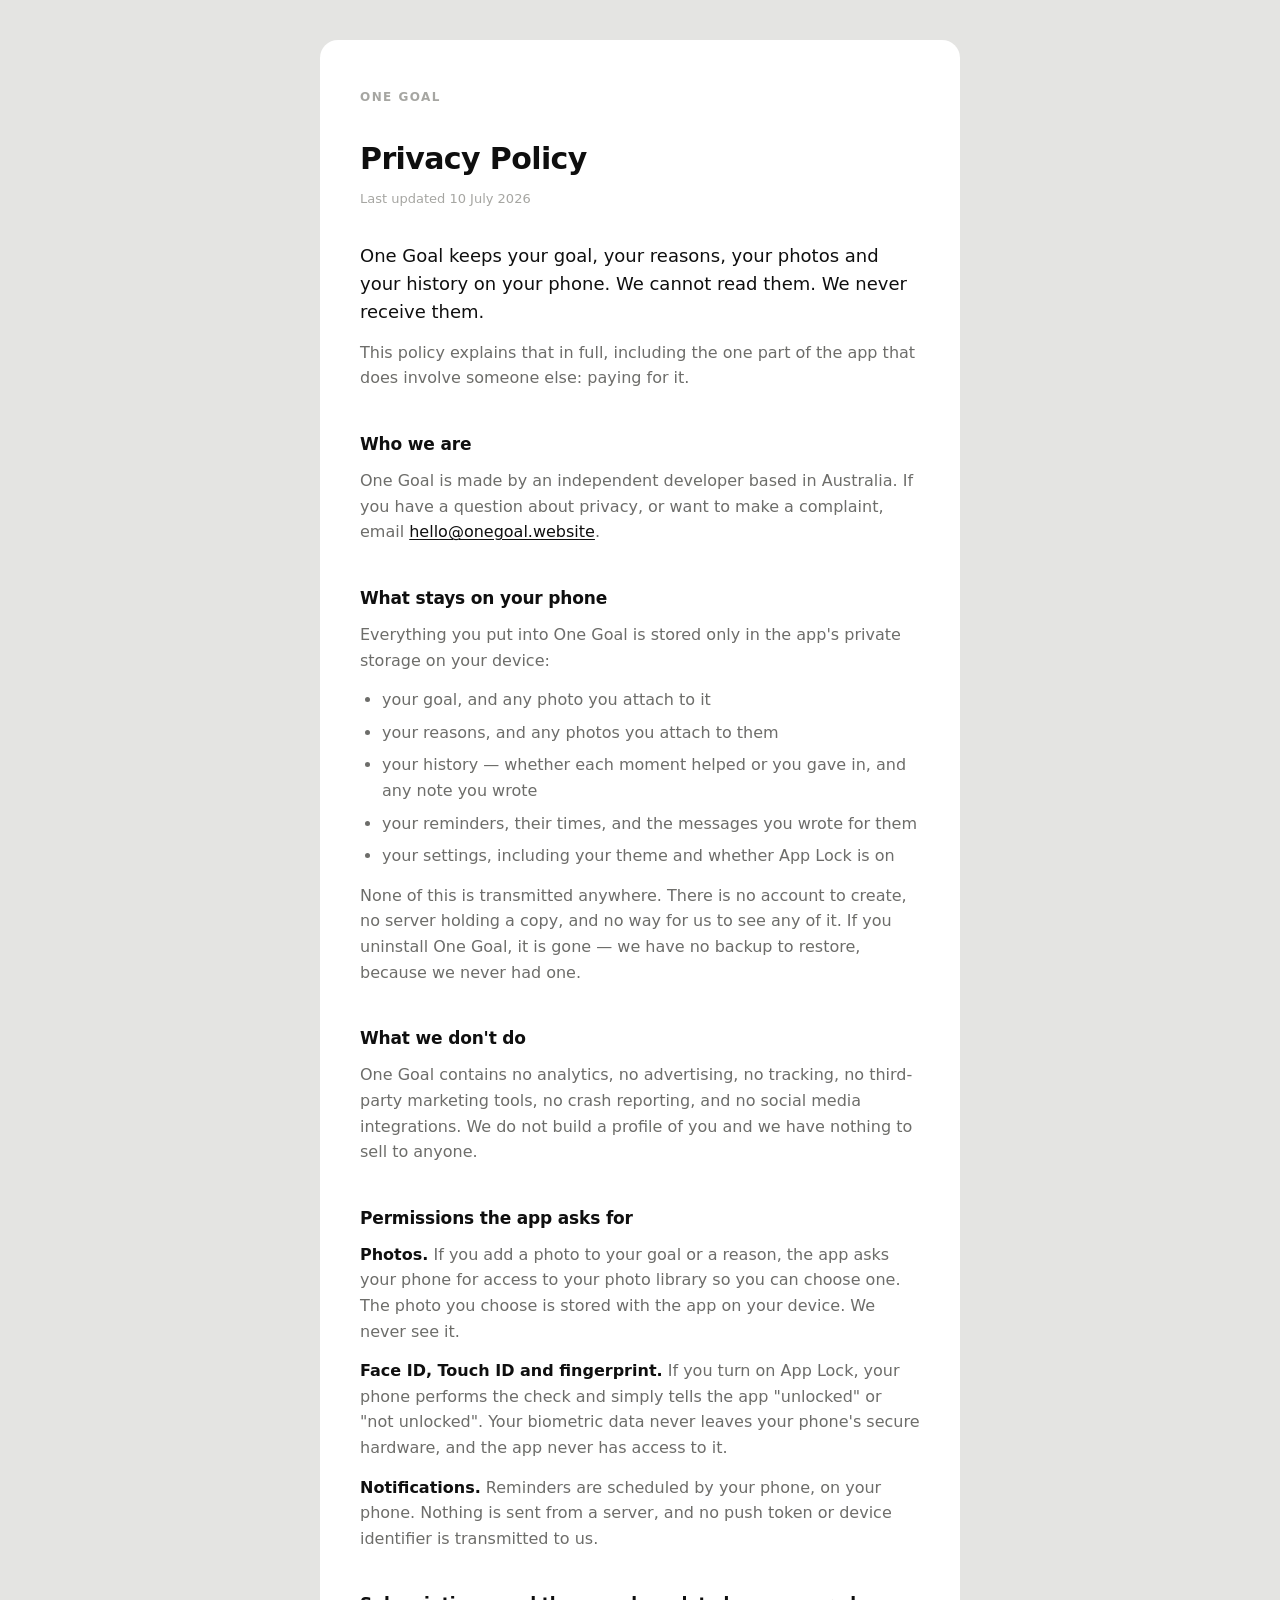
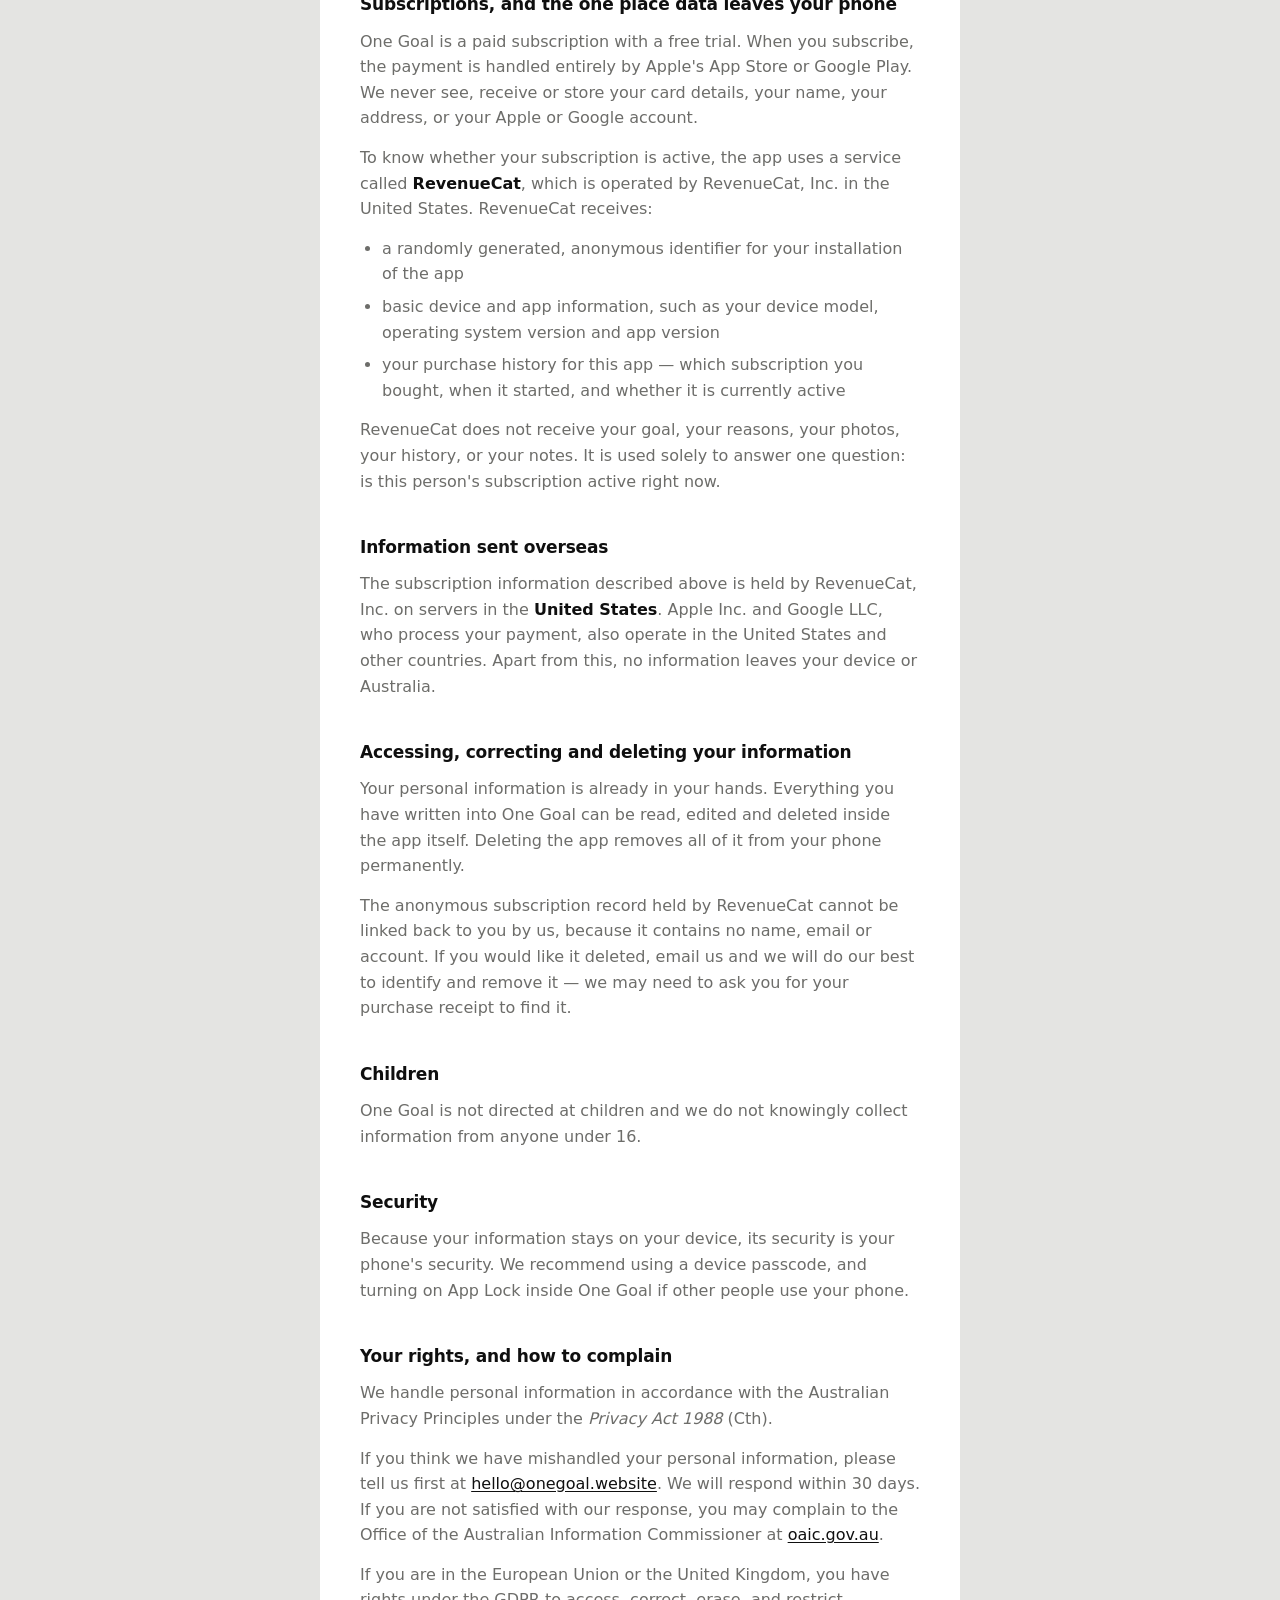
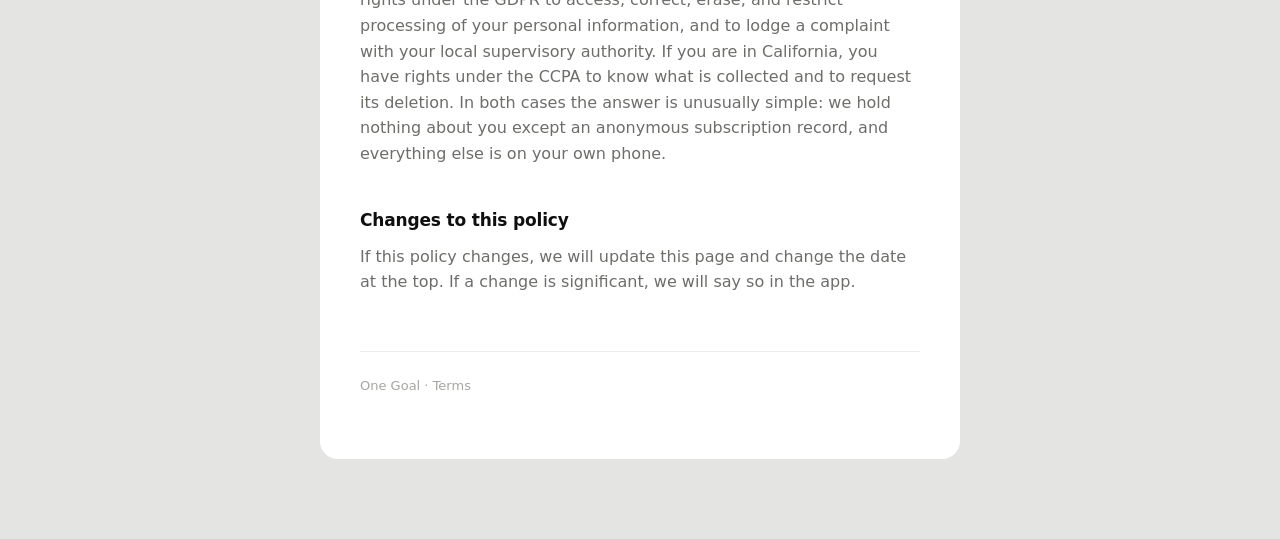
==== privacy/index.html @ 8d05b435 "Terms and privacy pages for onegoal.website One Goal's paywall links to these; both stores reject su" ====
<!doctype html>
<html lang="en-AU">
<head>
<meta charset="utf-8">
<meta name="viewport" content="width=device-width, initial-scale=1">
<title>Privacy Policy — One Goal</title>
<link rel="stylesheet" href="/style.css">
</head>
<body>
<main>
  <p class="eyebrow"><a href="/">One Goal</a></p>
  <h1>Privacy Policy</h1>
  <p class="updated">Last updated 10 July 2026</p>

  <p class="lead">One Goal keeps your goal, your reasons, your photos and your history on your phone. We cannot read them. We never receive them.</p>

  <p>This policy explains that in full, including the one part of the app that does involve someone else: paying for it.</p>

  <h2>Who we are</h2>
  <p>One Goal is made by an independent developer based in Australia. If you have a question about privacy, or want to make a complaint, email <a href="mailto:hello@onegoal.website">hello@onegoal.website</a>.</p>

  <h2>What stays on your phone</h2>
  <p>Everything you put into One Goal is stored only in the app's private storage on your device:</p>
  <ul>
    <li>your goal, and any photo you attach to it</li>
    <li>your reasons, and any photos you attach to them</li>
    <li>your history — whether each moment helped or you gave in, and any note you wrote</li>
    <li>your reminders, their times, and the messages you wrote for them</li>
    <li>your settings, including your theme and whether App Lock is on</li>
  </ul>
  <p>None of this is transmitted anywhere. There is no account to create, no server holding a copy, and no way for us to see any of it. If you uninstall One Goal, it is gone — we have no backup to restore, because we never had one.</p>

  <h2>What we don't do</h2>
  <p>One Goal contains no analytics, no advertising, no tracking, no third-party marketing tools, no crash reporting, and no social media integrations. We do not build a profile of you and we have nothing to sell to anyone.</p>

  <h2>Permissions the app asks for</h2>
  <p><strong>Photos.</strong> If you add a photo to your goal or a reason, the app asks your phone for access to your photo library so you can choose one. The photo you choose is stored with the app on your device. We never see it.</p>
  <p><strong>Face ID, Touch ID and fingerprint.</strong> If you turn on App Lock, your phone performs the check and simply tells the app "unlocked" or "not unlocked". Your biometric data never leaves your phone's secure hardware, and the app never has access to it.</p>
  <p><strong>Notifications.</strong> Reminders are scheduled by your phone, on your phone. Nothing is sent from a server, and no push token or device identifier is transmitted to us.</p>

  <h2>Subscriptions, and the one place data leaves your phone</h2>
  <p>One Goal is a paid subscription with a free trial. When you subscribe, the payment is handled entirely by Apple's App Store or Google Play. We never see, receive or store your card details, your name, your address, or your Apple or Google account.</p>
  <p>To know whether your subscription is active, the app uses a service called <strong>RevenueCat</strong>, which is operated by RevenueCat, Inc. in the United States. RevenueCat receives:</p>
  <ul>
    <li>a randomly generated, anonymous identifier for your installation of the app</li>
    <li>basic device and app information, such as your device model, operating system version and app version</li>
    <li>your purchase history for this app — which subscription you bought, when it started, and whether it is currently active</li>
  </ul>
  <p>RevenueCat does not receive your goal, your reasons, your photos, your history, or your notes. It is used solely to answer one question: is this person's subscription active right now.</p>

  <h2>Information sent overseas</h2>
  <p>The subscription information described above is held by RevenueCat, Inc. on servers in the <strong>United States</strong>. Apple Inc. and Google LLC, who process your payment, also operate in the United States and other countries. Apart from this, no information leaves your device or Australia.</p>

  <h2>Accessing, correcting and deleting your information</h2>
  <p>Your personal information is already in your hands. Everything you have written into One Goal can be read, edited and deleted inside the app itself. Deleting the app removes all of it from your phone permanently.</p>
  <p>The anonymous subscription record held by RevenueCat cannot be linked back to you by us, because it contains no name, email or account. If you would like it deleted, email us and we will do our best to identify and remove it — we may need to ask you for your purchase receipt to find it.</p>

  <h2>Children</h2>
  <p>One Goal is not directed at children and we do not knowingly collect information from anyone under 16.</p>

  <h2>Security</h2>
  <p>Because your information stays on your device, its security is your phone's security. We recommend using a device passcode, and turning on App Lock inside One Goal if other people use your phone.</p>

  <h2>Your rights, and how to complain</h2>
  <p>We handle personal information in accordance with the Australian Privacy Principles under the <em>Privacy Act 1988</em> (Cth).</p>
  <p>If you think we have mishandled your personal information, please tell us first at <a href="mailto:hello@onegoal.website">hello@onegoal.website</a>. We will respond within 30 days. If you are not satisfied with our response, you may complain to the Office of the Australian Information Commissioner at <a href="https://www.oaic.gov.au">oaic.gov.au</a>.</p>
  <p>If you are in the European Union or the United Kingdom, you have rights under the GDPR to access, correct, erase, and restrict processing of your personal information, and to lodge a complaint with your local supervisory authority. If you are in California, you have rights under the CCPA to know what is collected and to request its deletion. In both cases the answer is unusually simple: we hold nothing about you except an anonymous subscription record, and everything else is on your own phone.</p>

  <h2>Changes to this policy</h2>
  <p>If this policy changes, we will update this page and change the date at the top. If a change is significant, we will say so in the app.</p>

  <p class="footer"><a href="/">One Goal</a> · <a href="/terms">Terms</a></p>
</main>
</body>
</html>
---- style.css ----
/* One Goal — Mono theme, carried over from the app. */
:root {
  --page: #e4e4e2;
  --surface: #ffffff;
  --ink: #0f0f0f;
  --ink-soft: #6d6d6a;
  --ink-faint: #a6a6a2;
  --hair: #ececea;
  --r-card: 18px;
}

* { box-sizing: border-box; }

body {
  margin: 0;
  padding: 40px 20px 80px;
  background: var(--page);
  color: var(--ink);
  font-family: 'Space Grotesk', -apple-system, BlinkMacSystemFont, 'Segoe UI', system-ui, sans-serif;
  font-weight: 500;
  line-height: 1.6;
  -webkit-font-smoothing: antialiased;
}

main {
  max-width: 640px;
  margin: 0 auto;
  background: var(--surface);
  border-radius: var(--r-card);
  padding: 48px 40px;
}

.eyebrow {
  margin: 0 0 28px;
  font-size: 12px;
  font-weight: 700;
  letter-spacing: 0.12em;
  text-transform: uppercase;
  color: var(--ink-faint);
}

.eyebrow a { color: inherit; text-decoration: none; }

h1 {
  margin: 0 0 6px;
  font-size: 30px;
  font-weight: 700;
  letter-spacing: -0.02em;
}

h2 {
  margin: 40px 0 10px;
  font-size: 17px;
  font-weight: 700;
  letter-spacing: -0.01em;
}

.updated {
  margin: 0 0 32px;
  font-size: 13px;
  color: var(--ink-faint);
}

.lead {
  font-size: 18px;
  line-height: 1.55;
  color: var(--ink);
}

p { margin: 0 0 14px; color: var(--ink-soft); }
.lead, h1 + p, strong { color: var(--ink); }
strong { font-weight: 700; }

ul { margin: 0 0 14px; padding-left: 22px; color: var(--ink-soft); }
li { margin-bottom: 7px; }

a { color: var(--ink); text-decoration: underline; text-underline-offset: 2px; }
a:hover { color: var(--ink-soft); }

.footer {
  margin-top: 56px;
  padding-top: 24px;
  border-top: 1px solid var(--hair);
  font-size: 13px;
  color: var(--ink-faint);
}
.footer a { color: var(--ink-faint); text-decoration: none; }
.footer a:hover { color: var(--ink-soft); }

@media (max-width: 560px) {
  body { padding: 16px 12px 48px; }
  main { padding: 32px 22px; border-radius: 14px; }
  h1 { font-size: 26px; }
}
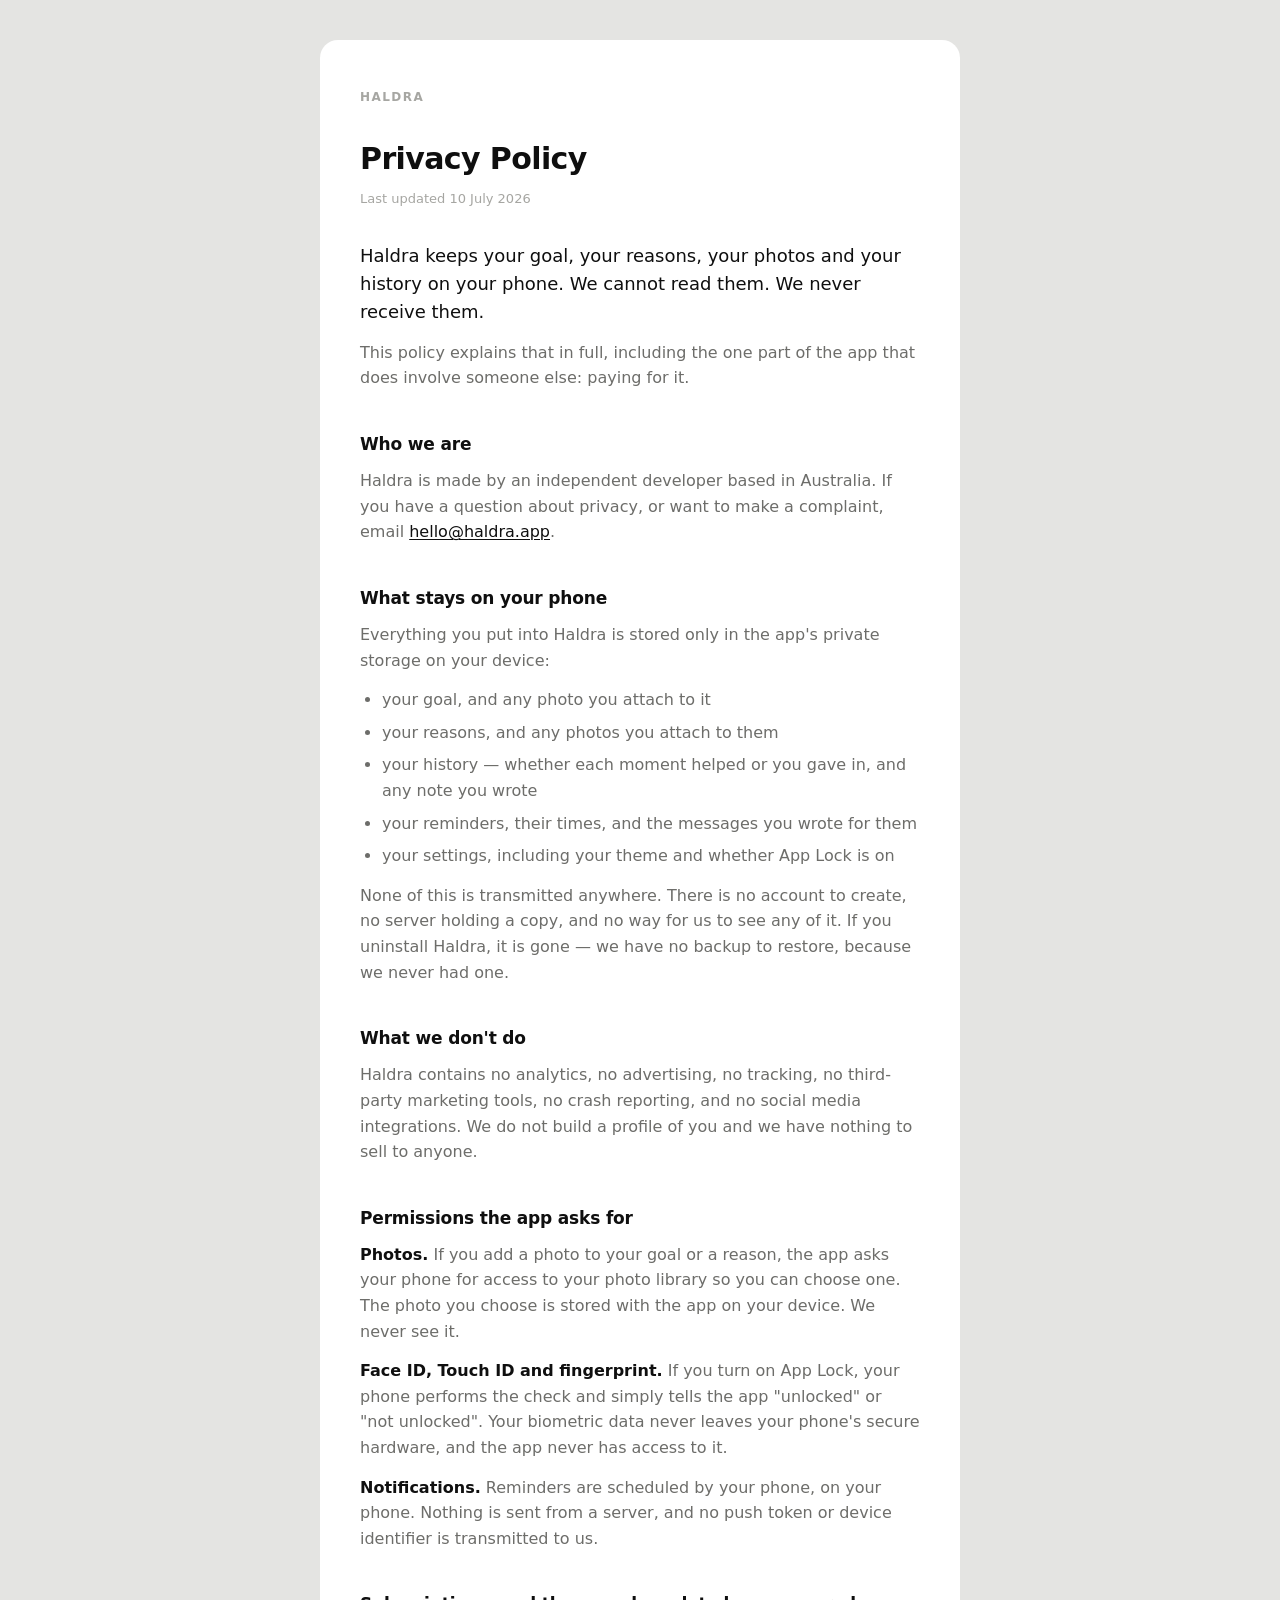
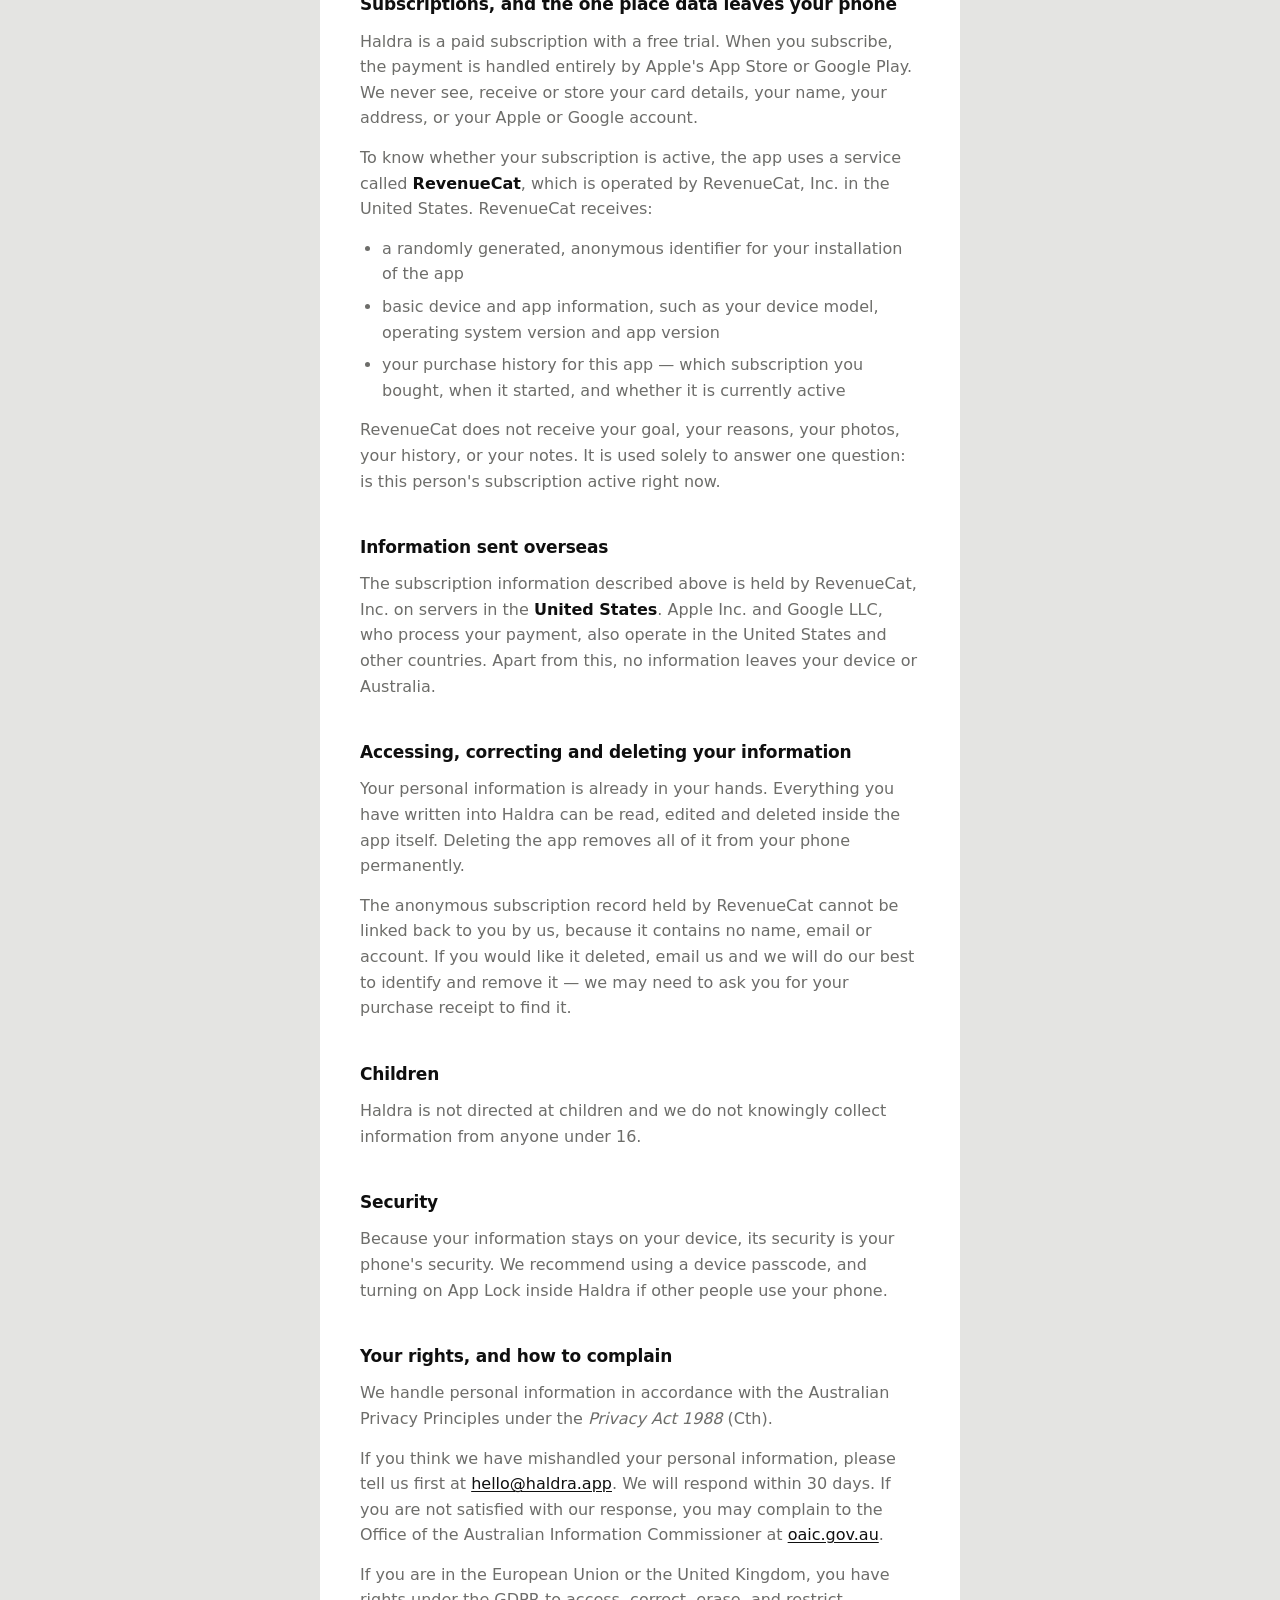
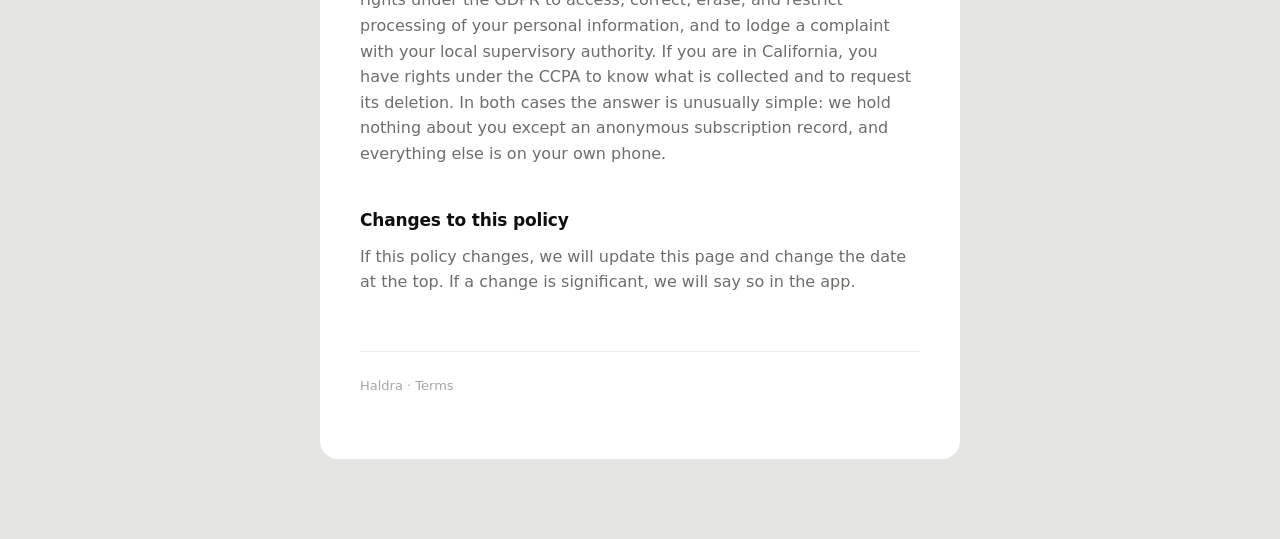
==== commit c7e43df3: "Move to haldra.app and rebrand the pages The app was renamed from One Goal to Haldra. CNAME switches" ====
--- a/privacy/index.html
+++ b/privacy/index.html
@@ -3,24 +3,25 @@
 <head>
 <meta charset="utf-8">
 <meta name="viewport" content="width=device-width, initial-scale=1">
-<title>Privacy Policy — One Goal</title>
-<link rel="stylesheet" href="/style.css">
+<title>Privacy Policy — Haldra</title>
+<link rel="icon" href="../icon.svg" type="image/svg+xml">
+<link rel="stylesheet" href="../style.css">
 </head>
 <body>
 <main>
-  <p class="eyebrow"><a href="/">One Goal</a></p>
+  <p class="eyebrow"><a href="../">Haldra</a></p>
   <h1>Privacy Policy</h1>
   <p class="updated">Last updated 10 July 2026</p>
 
-  <p class="lead">One Goal keeps your goal, your reasons, your photos and your history on your phone. We cannot read them. We never receive them.</p>
+  <p class="lead">Haldra keeps your goal, your reasons, your photos and your history on your phone. We cannot read them. We never receive them.</p>
 
   <p>This policy explains that in full, including the one part of the app that does involve someone else: paying for it.</p>
 
   <h2>Who we are</h2>
-  <p>One Goal is made by an independent developer based in Australia. If you have a question about privacy, or want to make a complaint, email <a href="mailto:hello@onegoal.website">hello@onegoal.website</a>.</p>
+  <p>Haldra is made by an independent developer based in Australia. If you have a question about privacy, or want to make a complaint, email <a href="mailto:hello@haldra.app">hello@haldra.app</a>.</p>
 
   <h2>What stays on your phone</h2>
-  <p>Everything you put into One Goal is stored only in the app's private storage on your device:</p>
+  <p>Everything you put into Haldra is stored only in the app's private storage on your device:</p>
   <ul>
     <li>your goal, and any photo you attach to it</li>
     <li>your reasons, and any photos you attach to them</li>
@@ -28,10 +29,10 @@
     <li>your reminders, their times, and the messages you wrote for them</li>
     <li>your settings, including your theme and whether App Lock is on</li>
   </ul>
-  <p>None of this is transmitted anywhere. There is no account to create, no server holding a copy, and no way for us to see any of it. If you uninstall One Goal, it is gone — we have no backup to restore, because we never had one.</p>
+  <p>None of this is transmitted anywhere. There is no account to create, no server holding a copy, and no way for us to see any of it. If you uninstall Haldra, it is gone — we have no backup to restore, because we never had one.</p>
 
   <h2>What we don't do</h2>
-  <p>One Goal contains no analytics, no advertising, no tracking, no third-party marketing tools, no crash reporting, and no social media integrations. We do not build a profile of you and we have nothing to sell to anyone.</p>
+  <p>Haldra contains no analytics, no advertising, no tracking, no third-party marketing tools, no crash reporting, and no social media integrations. We do not build a profile of you and we have nothing to sell to anyone.</p>
 
   <h2>Permissions the app asks for</h2>
   <p><strong>Photos.</strong> If you add a photo to your goal or a reason, the app asks your phone for access to your photo library so you can choose one. The photo you choose is stored with the app on your device. We never see it.</p>
@@ -39,7 +40,7 @@
   <p><strong>Notifications.</strong> Reminders are scheduled by your phone, on your phone. Nothing is sent from a server, and no push token or device identifier is transmitted to us.</p>
 
   <h2>Subscriptions, and the one place data leaves your phone</h2>
-  <p>One Goal is a paid subscription with a free trial. When you subscribe, the payment is handled entirely by Apple's App Store or Google Play. We never see, receive or store your card details, your name, your address, or your Apple or Google account.</p>
+  <p>Haldra is a paid subscription with a free trial. When you subscribe, the payment is handled entirely by Apple's App Store or Google Play. We never see, receive or store your card details, your name, your address, or your Apple or Google account.</p>
   <p>To know whether your subscription is active, the app uses a service called <strong>RevenueCat</strong>, which is operated by RevenueCat, Inc. in the United States. RevenueCat receives:</p>
   <ul>
     <li>a randomly generated, anonymous identifier for your installation of the app</li>
@@ -52,24 +53,24 @@
   <p>The subscription information described above is held by RevenueCat, Inc. on servers in the <strong>United States</strong>. Apple Inc. and Google LLC, who process your payment, also operate in the United States and other countries. Apart from this, no information leaves your device or Australia.</p>
 
   <h2>Accessing, correcting and deleting your information</h2>
-  <p>Your personal information is already in your hands. Everything you have written into One Goal can be read, edited and deleted inside the app itself. Deleting the app removes all of it from your phone permanently.</p>
+  <p>Your personal information is already in your hands. Everything you have written into Haldra can be read, edited and deleted inside the app itself. Deleting the app removes all of it from your phone permanently.</p>
   <p>The anonymous subscription record held by RevenueCat cannot be linked back to you by us, because it contains no name, email or account. If you would like it deleted, email us and we will do our best to identify and remove it — we may need to ask you for your purchase receipt to find it.</p>
 
   <h2>Children</h2>
-  <p>One Goal is not directed at children and we do not knowingly collect information from anyone under 16.</p>
+  <p>Haldra is not directed at children and we do not knowingly collect information from anyone under 16.</p>
 
   <h2>Security</h2>
-  <p>Because your information stays on your device, its security is your phone's security. We recommend using a device passcode, and turning on App Lock inside One Goal if other people use your phone.</p>
+  <p>Because your information stays on your device, its security is your phone's security. We recommend using a device passcode, and turning on App Lock inside Haldra if other people use your phone.</p>
 
   <h2>Your rights, and how to complain</h2>
   <p>We handle personal information in accordance with the Australian Privacy Principles under the <em>Privacy Act 1988</em> (Cth).</p>
-  <p>If you think we have mishandled your personal information, please tell us first at <a href="mailto:hello@onegoal.website">hello@onegoal.website</a>. We will respond within 30 days. If you are not satisfied with our response, you may complain to the Office of the Australian Information Commissioner at <a href="https://www.oaic.gov.au">oaic.gov.au</a>.</p>
+  <p>If you think we have mishandled your personal information, please tell us first at <a href="mailto:hello@haldra.app">hello@haldra.app</a>. We will respond within 30 days. If you are not satisfied with our response, you may complain to the Office of the Australian Information Commissioner at <a href="https://www.oaic.gov.au">oaic.gov.au</a>.</p>
   <p>If you are in the European Union or the United Kingdom, you have rights under the GDPR to access, correct, erase, and restrict processing of your personal information, and to lodge a complaint with your local supervisory authority. If you are in California, you have rights under the CCPA to know what is collected and to request its deletion. In both cases the answer is unusually simple: we hold nothing about you except an anonymous subscription record, and everything else is on your own phone.</p>
 
   <h2>Changes to this policy</h2>
   <p>If this policy changes, we will update this page and change the date at the top. If a change is significant, we will say so in the app.</p>
 
-  <p class="footer"><a href="/">One Goal</a> · <a href="/terms">Terms</a></p>
+  <p class="footer"><a href="../">Haldra</a> · <a href="../terms/">Terms</a></p>
 </main>
 </body>
 </html>
--- a/style.css
+++ b/style.css
@@ -77,6 +77,17 @@
 a { color: var(--ink); text-decoration: underline; text-underline-offset: 2px; }
 a:hover { color: var(--ink-soft); }
 
+.icon {
+  display: block;
+  margin: 44px auto 8px;
+  width: 220px;
+  height: auto;
+  max-width: 70%;
+  /* Matches the squircle the phone crops the icon into. */
+  border-radius: 22%;
+  border: 1px solid var(--hair);
+}
+
 .footer {
   margin-top: 56px;
   padding-top: 24px;
